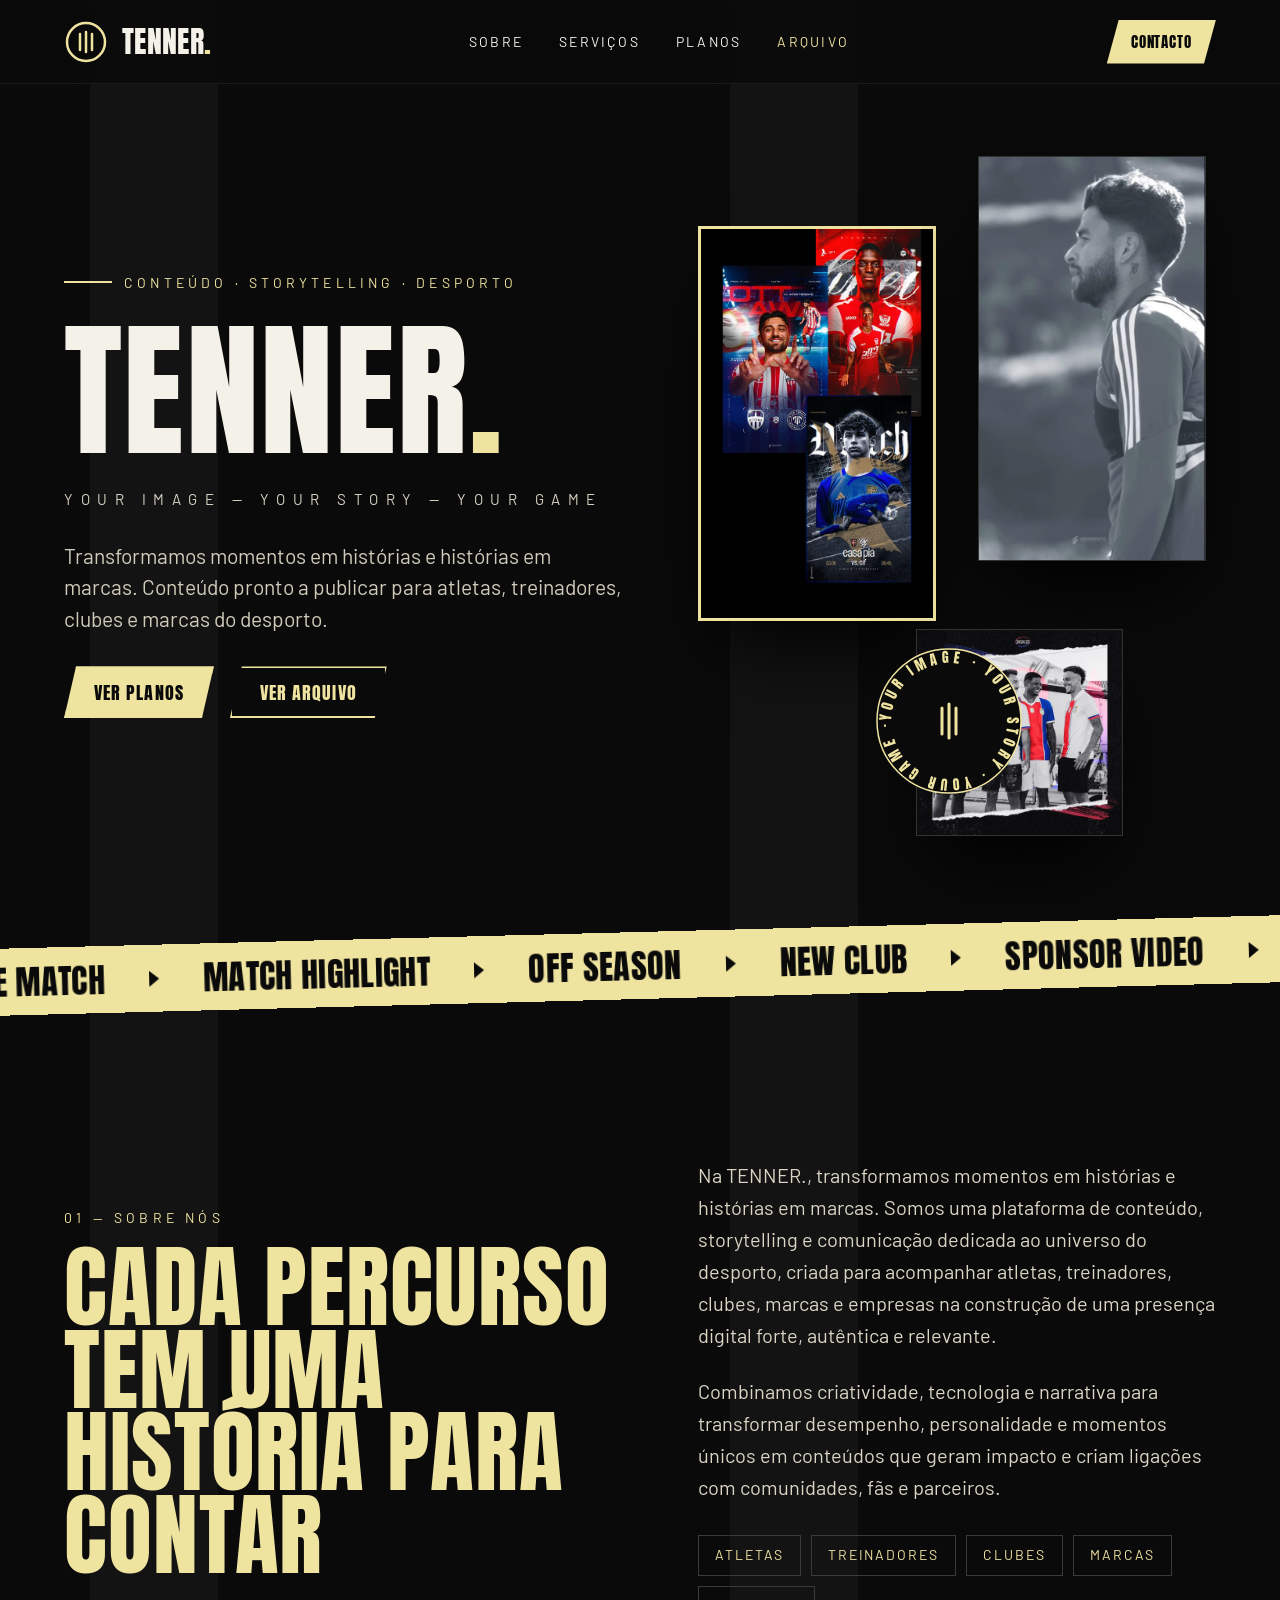
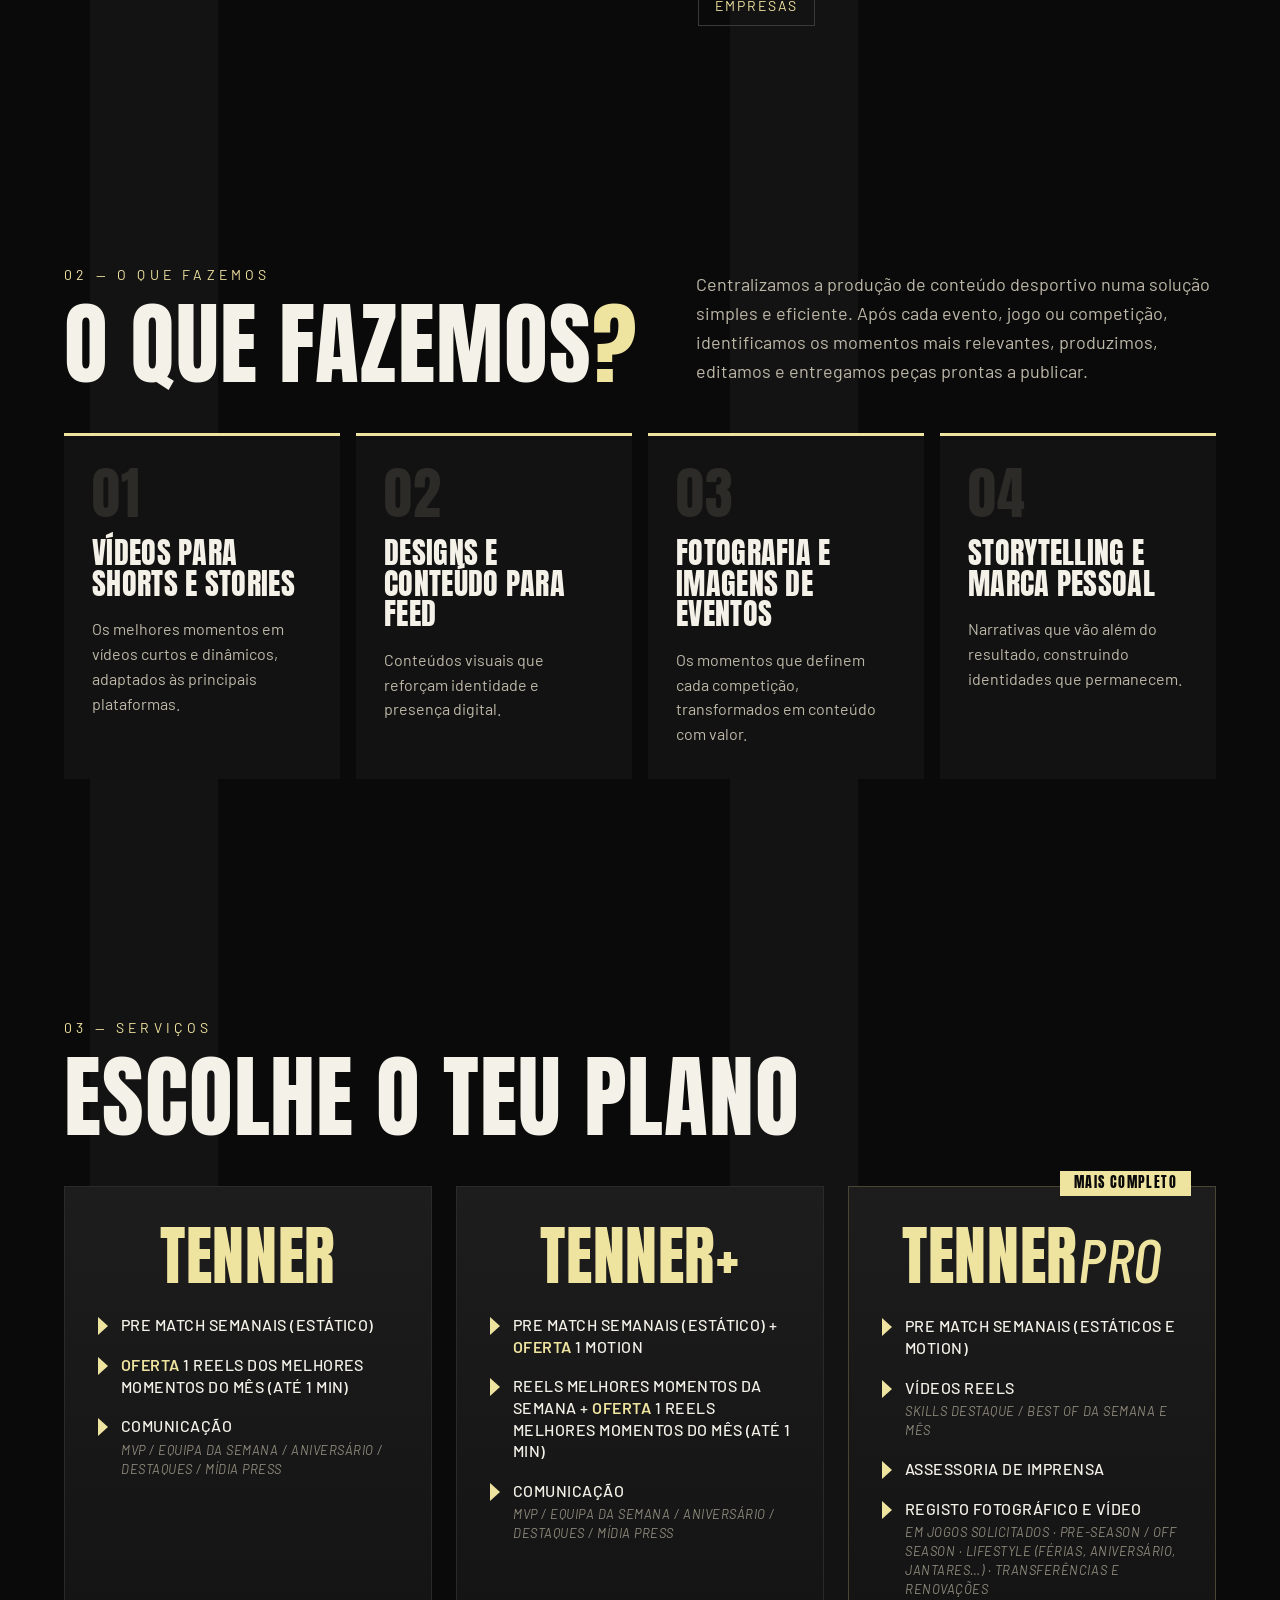
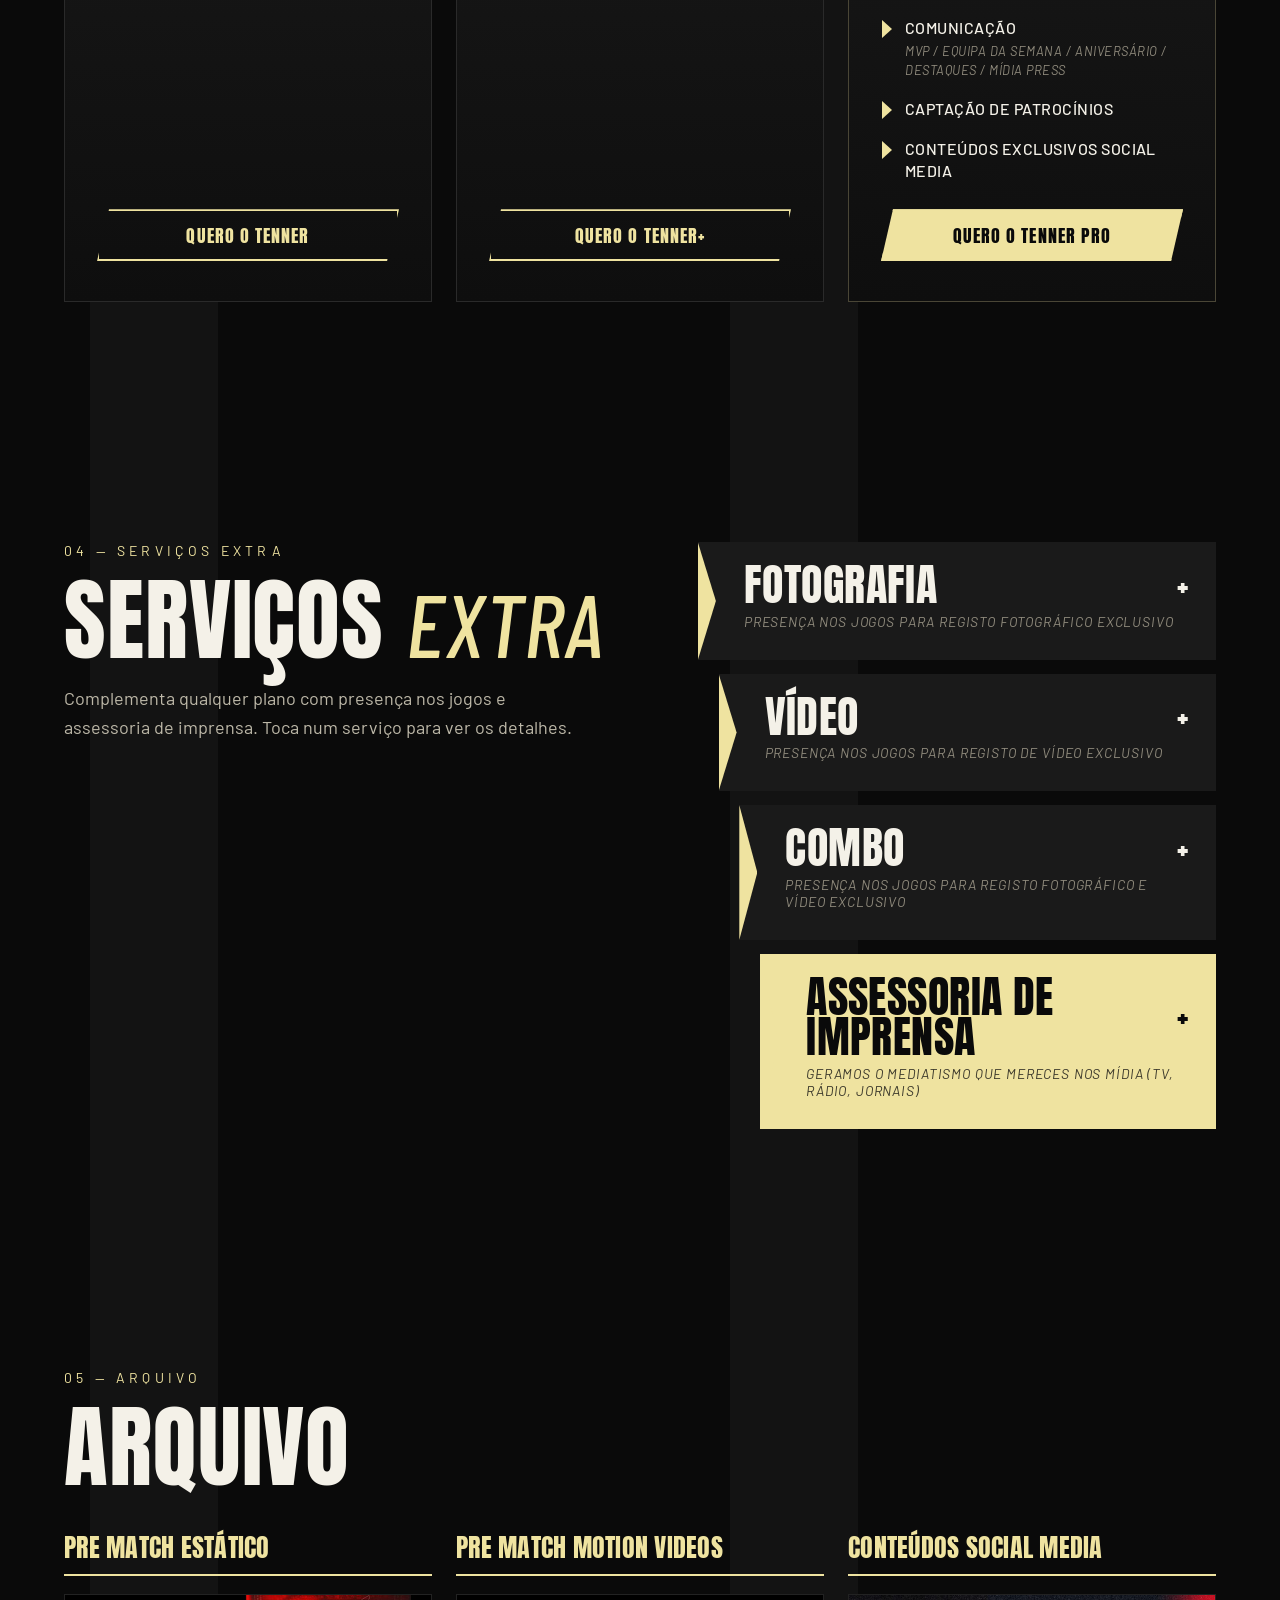
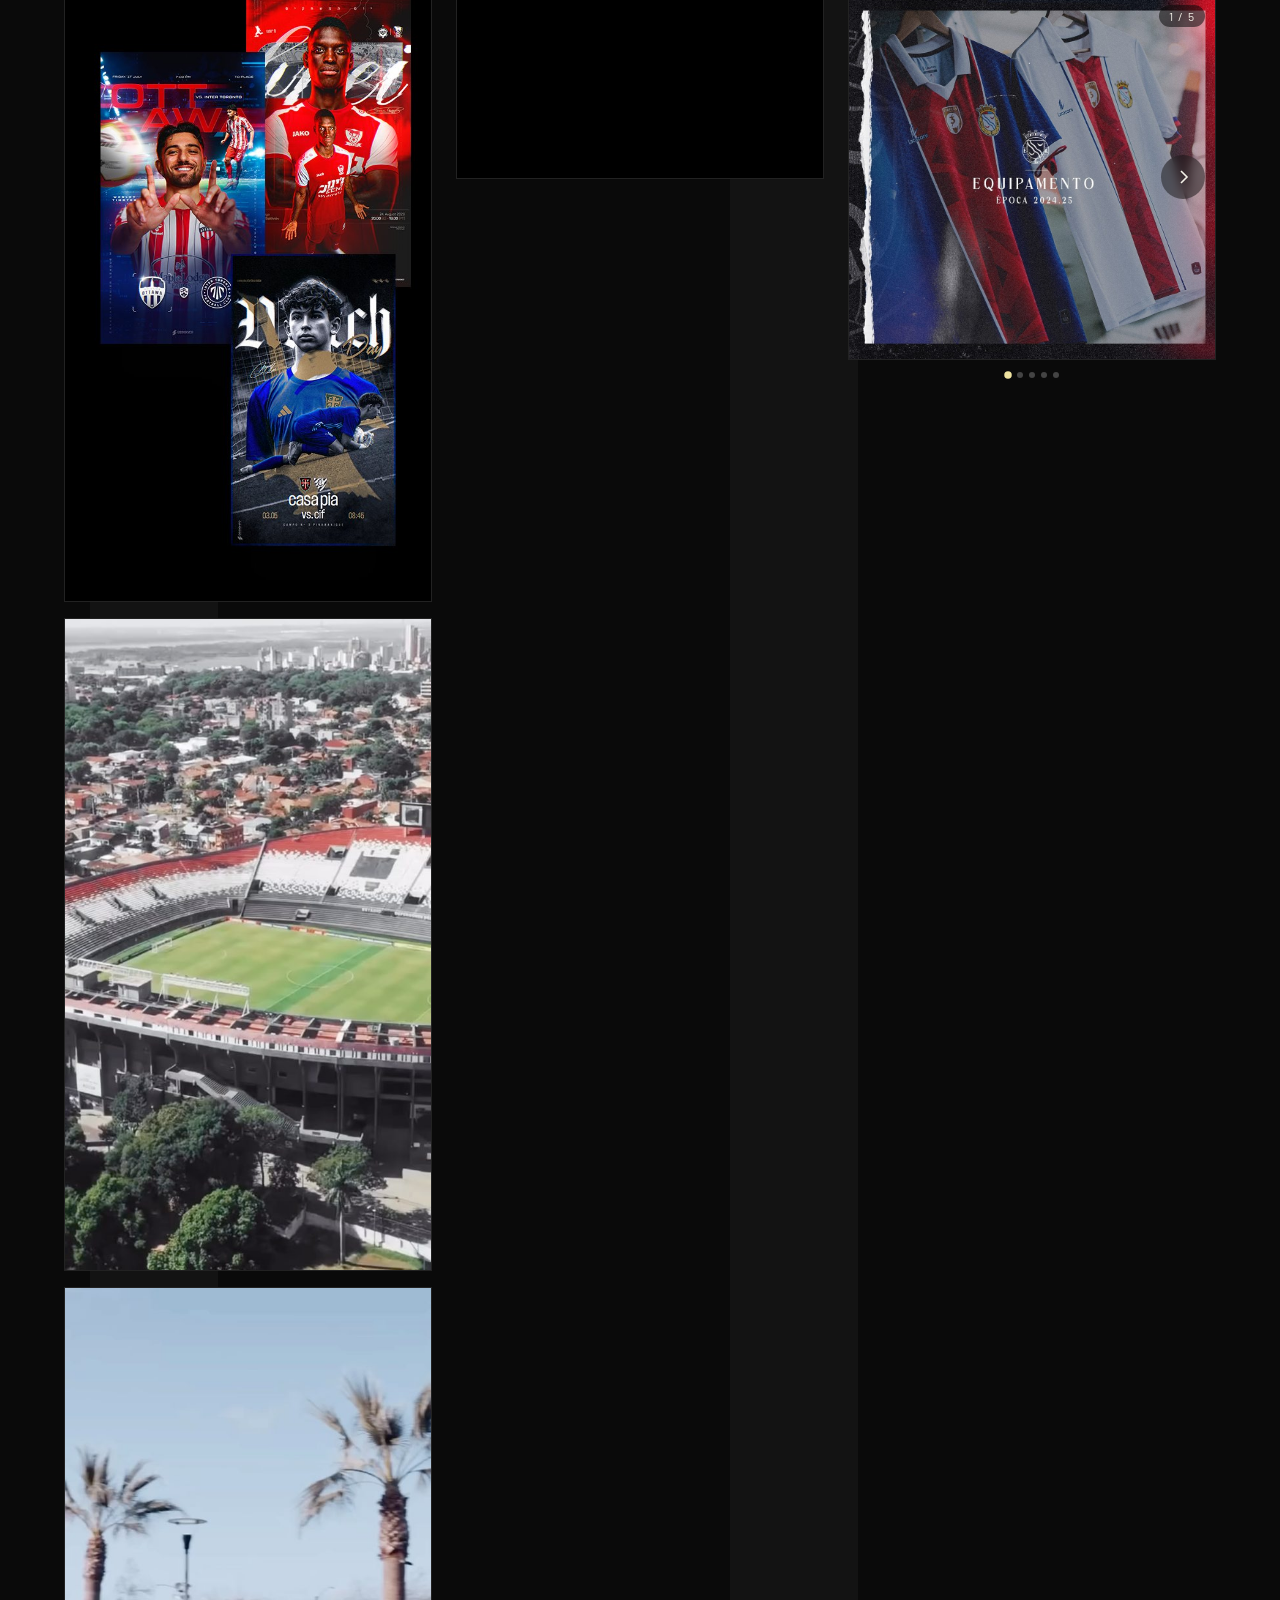
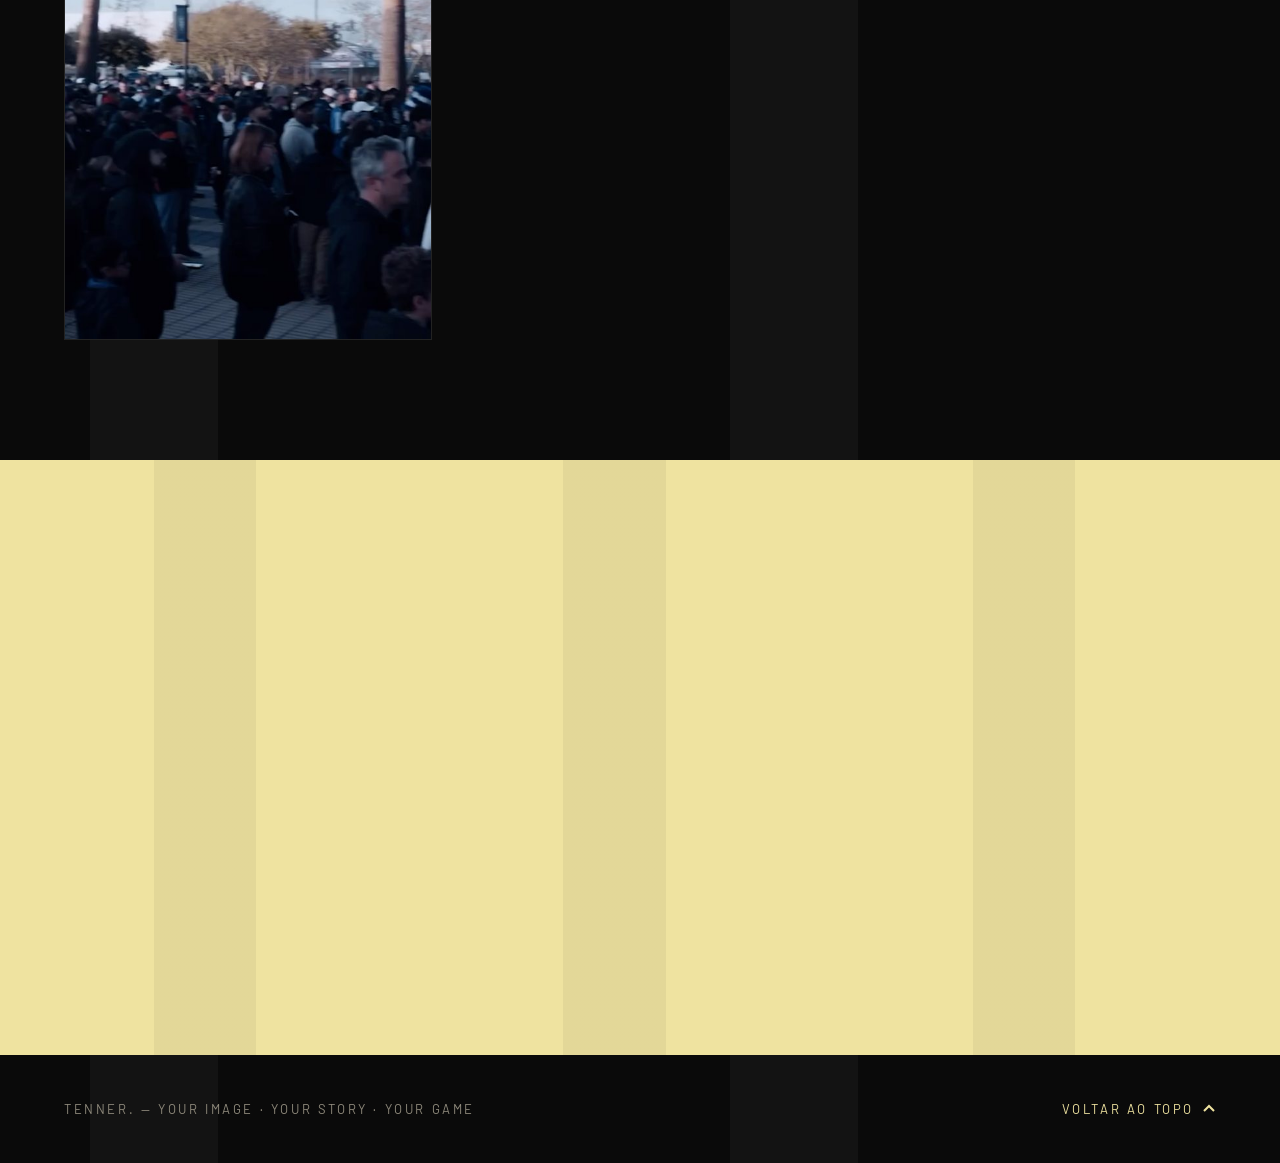
==== index.html @ 816c3de6 "Add files via upload" ====
<!doctype html>
<html lang="pt">
<head>
<meta charset="utf-8">
<meta name="viewport" content="width=device-width, initial-scale=1">
<title>TENNER10 | TENNER. — Conteúdo e storytelling para o desporto</title>
<meta name="description" content="TENNER10 (TENNER.) é uma plataforma de conteúdo, storytelling e comunicação para atletas, treinadores, clubes e marcas do desporto. Vídeos, design, fotografia e assessoria de imprensa.">
<meta property="og:title" content="TENNER10 | TENNER. — Your image · Your story · Your game">
<meta property="og:description" content="Transformamos momentos em histórias e histórias em marcas.">
<meta property="og:image" content="/images/equipa.jpg">
<link rel="canonical" href="https://tenner10.netlify.app/">
<meta property="og:url" content="https://tenner10.netlify.app/">
<meta property="og:type" content="website">
<meta property="og:locale" content="pt_PT">
<script type="application/ld+json">{"@context":"https://schema.org","@type":"Organization","name":"TENNER.","alternateName":["TENNER10","Tenner"],"url":"https://tenner10.netlify.app/","email":"tennergeral@gmail.com","sameAs":["https://instagram.com/tenner10_"],"description":"Plataforma de conteúdo, storytelling e comunicação dedicada ao universo do desporto."}</script>
<meta name="theme-color" content="#0a0a0a">
<link rel="icon" href="/images/favicon.svg" type="image/svg+xml">
<link rel="preconnect" href="https://fonts.googleapis.com">
<link rel="preconnect" href="https://fonts.gstatic.com" crossorigin>
<link rel="stylesheet" href="https://fonts.googleapis.com/css2?family=Anton&family=Barlow:ital,wght@0,400;0,500;0,600;1,400&family=Barlow+Condensed:ital,wght@1,500;1,600&display=swap">
<link rel="stylesheet" href="/css/style.css">
<script src="https://identity.netlify.com/v1/netlify-identity-widget.js"></script>
</head>
<body>
<div class="page" id="topo">

<header class="top wrap">
  <a class="brand" href="#topo" aria-label="TENNER. início">
    <svg width="44" height="44" viewBox="0 0 44 44" fill="none" stroke="#efe3a0" stroke-width="2.5" aria-hidden="true"><circle cx="22" cy="22" r="19"/><path d="M16 14v16M22 12v20M28 14v16" stroke-linecap="round"/></svg>
    <span class="disp">TENNER<span class="y">.</span></span>
  </a>
  <nav class="nav" aria-label="Principal">
    <a href="#sobre">Sobre</a><a href="#servicos">Serviços</a><a href="#planos">Planos</a><a href="#arquivo">Arquivo</a>
  </nav>
  <a class="btn btn-y btn-sm" href="#contacto">Contacto</a>
</header>

<main>
<section class="hero wrap">
  <div class="stack" style="gap:32px">
    <div class="eyebrow r1" data-bind="hero.eyebrow">Conteúdo · Storytelling · Desporto</div>
    <h1 class="disp hero-t r2">TENNER<span class="y">.</span></h1>
    <div class="tagline r2" data-bind="hero.tagline">Your image — Your story — Your game</div>
    <p class="intro r3" data-bind="hero.intro">Transformamos momentos em histórias e histórias em marcas. Conteúdo pronto a publicar para atletas, treinadores, clubes e marcas do desporto.</p>
    <div class="actions r3">
      <a class="btn btn-y" href="#planos">Ver planos</a>
      <a class="btn btn-o" href="#arquivo">Ver arquivo</a>
    </div>
  </div>
  <div class="art" aria-hidden="true">
    <div class="ph a"><img data-src="hero.image1" alt=""></div>
    <div class="ph b"><img data-src="hero.image2" alt=""></div>
    <div class="ph c"><img data-src="hero.image3" alt=""></div>
    <svg class="seal" width="150" height="150" viewBox="0 0 150 150"><defs><path id="c" d="M75,75 m-58,0 a58,58 0 1,1 116,0 a58,58 0 1,1 -116,0"/></defs><circle cx="75" cy="75" r="72" fill="#0a0a0a" stroke="#efe3a0" stroke-width="1.5"/><text fill="#efe3a0" font-family="Anton" font-size="14" letter-spacing="4.2"><textPath href="#c">YOUR IMAGE · YOUR STORY · YOUR GAME ·</textPath></text><path d="M68 62v26M75 58v34M82 62v26" stroke="#efe3a0" stroke-width="3" stroke-linecap="round"/></svg>
  </div>
</section>

<div class="band" aria-hidden="true"><div class="marq disp" id="marquee"></div></div>

<section id="sobre" class="wrap sec split" style="padding-top:160px">
  <div class="stack reveal">
    <div class="kicker">01 — Sobre nós</div>
    <h2 class="disp h2 y" data-bind="about.title">Cada percurso tem uma história para contar</h2>
  </div>
  <div class="about-copy reveal">
    <p data-bind="about.paragraph1">Na TENNER., transformamos momentos em histórias e histórias em marcas. Somos uma plataforma de conteúdo, storytelling e comunicação dedicada ao universo do desporto, criada para acompanhar atletas, treinadores, clubes, marcas e empresas na construção de uma presença digital forte, autêntica e relevante.</p>
    <p data-bind="about.paragraph2">Combinamos criatividade, tecnologia e narrativa para transformar desempenho, personalidade e momentos únicos em conteúdos que geram impacto e criam ligações com comunidades, fãs e parceiros.</p>
    <div class="chips" id="audience"></div>
  </div>
</section>

<section id="servicos" class="wrap sec">
  <div class="sec-head reveal">
    <div class="stack"><div class="kicker">02 — O que fazemos</div><h2 class="disp h2">O que fazemos<span class="y">?</span></h2></div>
    <p class="lead" id="servicos-intro"></p>
  </div>
  <div class="grid4" id="servicos-list"></div>
</section>

<section id="planos" class="wrap sec">
  <div class="sec-head reveal">
    <div class="stack"><div class="kicker">03 — Serviços</div><h2 class="disp h2">Escolhe o teu plano</h2></div>
  </div>
  <div class="grid3" id="plans"></div>
</section>

<section class="wrap sec split extras-split">
  <div class="stack sticky reveal">
    <div class="kicker">04 — Serviços extra</div>
    <h2 class="disp h2">Serviços <span class="ital y">extra</span></h2>
    <p class="lead" id="extras-intro"></p>
  </div>
  <div class="extras" id="extras"></div>
</section>

<section id="arquivo" class="wrap sec">
  <div class="sec-head reveal">
    <div class="stack"><div class="kicker">05 — Arquivo</div><h2 class="disp h2">Arquivo</h2></div>
  </div>
  <div class="arch-cols">
    <div class="arch-col reveal"><h3 class="disp arch-h" id="col-estatico-t">Pre Match Estático</h3><div class="arch-list" id="col-estatico"></div></div>
    <div class="arch-col reveal"><h3 class="disp arch-h" id="col-motion-t">Pre Match Motion Videos</h3><div class="arch-list" id="col-motion"></div></div>
    <div class="arch-col reveal"><h3 class="disp arch-h" id="col-social-t">Conteúdos Social Media</h3><div class="arch-list" id="col-social"></div></div>
  </div>
</section>
</main>

<section id="contacto" class="contact">
  <div class="contact-in reveal">
    <div class="disp" style="font-size:34px">TENNER.</div>
    <h2 class="disp" data-bind="contact.title">Entra em contacto</h2>
    <div class="ital" data-bind="contact.subtitle">Eleva a tua performance digital</div>
    <div class="pills">
      <a class="pill" id="mail">
        <svg width="22" height="22" viewBox="0 0 24 24" fill="none" stroke="currentColor" stroke-width="2" aria-hidden="true"><rect x="3" y="5" width="18" height="14" rx="2"/><path d="M3 7l9 6 9-6"/></svg><span></span></a>
      <a class="pill dark" id="insta" target="_blank" rel="noopener">
        <svg width="22" height="22" viewBox="0 0 24 24" fill="none" stroke="currentColor" stroke-width="2" aria-hidden="true"><rect x="3" y="3" width="18" height="18" rx="5"/><circle cx="12" cy="12" r="4"/><circle cx="17.5" cy="6.5" r="1" fill="currentColor"/></svg><span></span></a>
    </div>
  </div>
</section>

<footer class="wrap">
  <span>TENNER. — Your image · Your story · Your game</span>
  <a href="#topo">Voltar ao topo <svg width="14" height="14" viewBox="0 0 14 14" fill="none" stroke="currentColor" stroke-width="2" aria-hidden="true"><path d="M2 9l5-5 5 5"/></svg></a>
</footer>
</div>

<div class="lb" id="lb" role="dialog" aria-modal="true" aria-label="Pré-visualização">
  <button class="lb-close" id="lb-close" type="button" aria-label="Fechar"><svg width="20" height="20" viewBox="0 0 20 20" stroke="currentColor" stroke-width="2"><path d="M4 4l12 12M16 4L4 16"/></svg></button>
  <div class="lb-in" id="lb-in"></div>
</div>

<script src="/js/main.js"></script>
<script>
  if (window.netlifyIdentity) {
    window.netlifyIdentity.on("init", function (user) {
      if (!user) window.netlifyIdentity.on("login", function () { document.location.href = "/admin/"; });
    });
  }
</script>
</body>
</html>
---- css/style.css ----
:root{
  --bg:#0a0a0a;--stripe:#131313;--panel:#121212;--line:#2a2a2a;
  --y:#efe3a0;--y2:#fff6c4;--ink:#f4f1e8;--soft:#d9d4c4;--muted:#bdb8a8;--dim:#8f8a7c;
  --disp:'Anton',Impact,sans-serif;--body:'Barlow',system-ui,sans-serif;--cond:'Barlow Condensed',sans-serif;
  --gut:clamp(16px,5vw,80px);
}
*{box-sizing:border-box}
html{scroll-behavior:smooth}
body{margin:0;background:var(--bg);color:var(--ink);font-family:var(--body);-webkit-font-smoothing:antialiased;overflow-x:hidden}
img{max-width:100%;display:block}
a{color:var(--y)}a:hover{color:var(--y2)}
.page{background-image:linear-gradient(90deg,transparent 0 7%,var(--stripe) 7% 17%,transparent 17% 57%,var(--stripe) 57% 67%,transparent 67%)}
.wrap{padding-left:var(--gut);padding-right:var(--gut)}
.disp{font-family:var(--disp);font-weight:400;text-transform:uppercase;letter-spacing:.01em;line-height:.92}
.ital{font-family:var(--cond);font-style:italic;font-weight:500}
.y{color:var(--y)}
.kicker{color:var(--y);font-size:14px;letter-spacing:.3em;text-transform:uppercase}
.h2{font-size:clamp(52px,7vw,96px);margin:0}
.lead{margin:0;max-width:520px;font-size:18px;line-height:1.6;color:var(--muted)}
.sec{padding-top:120px;padding-bottom:120px}
.sec-head{display:flex;flex-wrap:wrap;justify-content:space-between;align-items:flex-end;gap:24px;margin-bottom:48px}
.stack{display:flex;flex-direction:column;gap:20px}

/* header */
.top{position:sticky;top:0;z-index:30;display:flex;align-items:center;justify-content:space-between;gap:24px;height:84px;background:rgba(10,10,10,.82);backdrop-filter:blur(10px);-webkit-backdrop-filter:blur(10px);border-bottom:1px solid #1c1c1c}
.brand{display:flex;align-items:center;gap:14px;text-decoration:none;color:var(--ink)}
.brand .disp{font-size:30px;line-height:1}
.nav{display:flex;gap:28px;align-items:center}
.nav a{color:var(--ink);text-decoration:none;font-size:14px;letter-spacing:.16em;text-transform:uppercase;padding:12px 4px;transition:color .2s}
.nav a:hover,.nav a.active{color:var(--y)}

/* buttons */
.btn{display:inline-flex;align-items:center;justify-content:center;gap:10px;min-height:52px;padding:0 28px;font-family:var(--disp);font-size:18px;letter-spacing:.06em;text-transform:uppercase;text-decoration:none;border:2px solid var(--y);cursor:pointer;transition:transform .2s,background .2s,color .2s;clip-path:polygon(12px 0,100% 0,calc(100% - 12px) 100%,0 100%)}
.btn-y{background:var(--y);color:var(--bg)}.btn-y:hover{background:var(--y2);color:var(--bg);transform:translateY(-2px)}
.btn-o{background:transparent;color:var(--y)}.btn-o:hover{background:var(--y);color:var(--bg);transform:translateY(-2px)}
.btn-sm{min-height:44px;font-size:15px;padding:0 22px}

/* hero */
.hero{display:grid;grid-template-columns:minmax(0,1.1fr) minmax(0,1fr);gap:64px;align-items:center;padding-top:72px;padding-bottom:96px;min-height:calc(100vh - 84px)}
.hero-t{font-size:clamp(80px,11.5vw,200px);margin:0}
.eyebrow{display:flex;align-items:center;gap:12px;color:var(--y);font-size:14px;letter-spacing:.3em;text-transform:uppercase}
.eyebrow::before{content:"";width:48px;height:2px;background:var(--y)}
.tagline{font-size:15px;letter-spacing:.5em;text-transform:uppercase;color:var(--soft)}
.intro{margin:0;max-width:560px;font-size:21px;line-height:1.5;color:#cfcab9}
.actions{display:flex;flex-wrap:wrap;gap:16px}
.art{position:relative;height:680px}
.art .ph{position:absolute;overflow:hidden;box-shadow:0 40px 80px -20px #000;border:1px solid #333;background:#000}
.art .ph img{width:100%;height:100%;object-fit:cover}
.art .a{left:0;top:70px;width:46%;aspect-ratio:598/990;border:3px solid var(--y);animation:floatA 7s ease-in-out infinite}
.art .b{right:2%;top:0;width:44%;aspect-ratio:9/16;animation:floatB 8s ease-in-out infinite}
.art .c{right:18%;bottom:0;width:40%;aspect-ratio:1/1;animation:floatC 6s ease-in-out infinite}
.art .seal{position:absolute;left:34%;bottom:40px;animation:spin 18s linear infinite}

/* marquee */
.band{background:var(--y);color:var(--bg);padding:18px 0;transform:rotate(-1.5deg);margin:0 -40px;overflow:hidden}
.marq{display:flex;width:max-content;gap:40px;white-space:nowrap;font-size:34px;animation:marquee 28s linear infinite}
.marq span{display:inline-flex;align-items:center;gap:40px}

/* about */
.split{display:grid;grid-template-columns:minmax(0,1.1fr) minmax(0,1fr);gap:64px;align-items:center}
.about-copy{display:flex;flex-direction:column;gap:24px;font-size:20px;line-height:1.6;color:var(--soft)}
.about-copy p{margin:0}
.chips{display:flex;flex-wrap:wrap;gap:10px;padding-top:8px}
.chip{padding:8px 16px;border:1px solid #3a3a3a;font-size:14px;letter-spacing:.14em;text-transform:uppercase;color:var(--y)}

/* services */
.grid4{display:grid;grid-template-columns:repeat(4,minmax(0,1fr));gap:16px}
.svc{display:flex;flex-direction:column;gap:18px;padding:32px 28px;min-height:320px;background:var(--panel);border-top:3px solid var(--y);transition:background .3s,transform .3s}
.svc:hover{background:#1a1a1a;transform:translateY(-6px)}
.svc .n{font-size:56px;color:#2c2b27}
.svc h3{margin:0;font-size:30px;line-height:1.02}
.svc p{margin:0;font-size:16px;line-height:1.55;color:var(--muted)}

/* plans */
.billing{display:flex;flex-direction:column;gap:10px;align-items:flex-end}
.seg{display:flex;border:1px solid #3a3a3a;padding:4px}
.seg button{cursor:pointer;min-height:44px;padding:0 22px;border:0;background:transparent;color:var(--muted);font-family:var(--disp);font-size:15px;letter-spacing:.08em;text-transform:uppercase;transition:all .25s}
.seg button[aria-pressed="true"]{background:var(--y);color:var(--bg)}
.small{font-size:13px;color:var(--dim);letter-spacing:.06em}
.grid3{display:grid;grid-template-columns:repeat(3,minmax(0,1fr));gap:24px;align-items:stretch}
.plan{position:relative;display:flex;flex-direction:column;gap:28px;padding:40px 32px;background:linear-gradient(180deg,#1d1d1d,#0e0e0e);border:1px solid var(--line);transition:transform .35s cubic-bezier(.2,.8,.2,1),border-color .35s,box-shadow .35s}
.plan:hover{transform:translateY(-10px);border-color:var(--y);box-shadow:0 30px 60px -30px rgba(239,227,160,.35)}
.plan.featured{border-color:#4a4636}
.badge{position:absolute;top:-16px;right:24px;background:var(--y);color:var(--bg);padding:6px 14px;font-size:14px;letter-spacing:.1em}
.plan-name{font-size:64px;color:var(--y);text-align:center}
.plan-name .ital{font-size:62px}
.feats{display:flex;flex-direction:column;gap:18px;flex-grow:1;list-style:none;margin:0;padding:0}
.feats li{display:flex;gap:12px;align-items:flex-start}
.feats svg{flex-shrink:0;margin-top:2px}
.feat-m{font-size:16px;font-weight:500;letter-spacing:.03em;text-transform:uppercase;line-height:1.35}
.feat-m b{color:var(--y);font-weight:600}
.feat-s{font-size:13px;font-style:italic;color:var(--dim);text-transform:uppercase;letter-spacing:.04em;line-height:1.45;margin-top:4px}
.price{border-top:1px solid #2e2e2e;padding-top:24px;display:flex;flex-direction:column;align-items:center;gap:8px}
.price .v{font-size:72px;color:var(--y);line-height:1;transition:transform .3s}
.price .v.long{font-size:48px}
.price .v.bump{transform:scale(1.08)}
.price .note{font-size:14px;letter-spacing:.14em;text-transform:uppercase;color:var(--muted);min-height:20px;text-align:center}
.plan .btn{width:100%}
.foot-note{margin:32px 0 0;text-align:center;font-size:13px;letter-spacing:.12em;color:var(--dim);text-transform:uppercase}

/* extras */
.extras-split{align-items:start}
.sticky{position:sticky;top:120px}
.extras{display:flex;flex-direction:column;gap:14px}
.extra{display:flex;align-items:stretch;width:100%;padding:0;border:0;text-align:left;font:inherit;color:var(--ink);background:#1a1a1a;cursor:pointer;transition:transform .3s,background .3s}
.extra:hover{transform:translateX(10px)}
.extra .tri{width:18px;flex-shrink:0;background:var(--y);clip-path:polygon(0 0,100% 50%,0 100%)}
.extra .body{display:flex;flex-direction:column;gap:8px;padding:22px 28px;flex-grow:1}
.extra .row{display:flex;justify-content:space-between;align-items:center;gap:16px}
.extra .t{font-size:44px}
.extra .sign{font-size:32px;transition:transform .3s}
.extra .sub{font-size:14px;font-style:italic;letter-spacing:.06em;text-transform:uppercase;color:var(--dim)}
.extra .more{display:grid;grid-template-rows:0fr;transition:grid-template-rows .4s ease}
.extra .more>span{overflow:hidden;font-size:17px;line-height:1.55;max-width:520px}
.extra[aria-expanded="true"] .more{grid-template-rows:1fr}
.extra[aria-expanded="true"] .more>span{padding-top:8px}
.extra[aria-expanded="true"] .sign{transform:rotate(45deg)}
.extra.hot,.extra[aria-expanded="true"]{background:var(--y);color:var(--bg)}
.extra.hot .sub,.extra[aria-expanded="true"] .sub{color:#3d3a2c}

/* archive — 3 colunas */
.arch-cols{display:grid;grid-template-columns:repeat(3,minmax(0,1fr));gap:24px;align-items:start}
.arch-col{display:flex;flex-direction:column;gap:18px;min-width:0}
.arch-h{margin:0;padding:0 0 14px;font-size:clamp(22px,2vw,30px);color:var(--y);border-bottom:2px solid var(--y)}
.arch-list{display:flex;flex-direction:column;gap:16px}
.arch-item{display:block;width:100%;margin:0;padding:0;border:1px solid #222;background:#141414;overflow:hidden;cursor:zoom-in}
.arch-item img,.arch-item video{display:block;width:100%;height:auto;transition:transform .6s cubic-bezier(.2,.8,.2,1)}
.arch-item:hover img{transform:scale(1.03)}
.arch-item.vid{cursor:default;background:#000}
/* carrossel */
.car{display:flex;flex-direction:column;gap:12px;outline:none}
.car:focus-visible .car-view{outline:2px solid var(--y);outline-offset:3px}
.car-view{position:relative;overflow:hidden;border:1px solid #222;background:#141414;transition:height .35s ease}
.car-track{display:flex;align-items:flex-start;transition:transform .45s cubic-bezier(.2,.8,.2,1)}
.car-slide{flex:0 0 100%;min-width:0}
.car-slide img{width:100%;height:auto;display:block;user-select:none;-webkit-user-drag:none}
.car-btn{position:absolute;top:50%;transform:translateY(-50%);width:44px;height:44px;display:grid;place-items:center;border:0;border-radius:50%;background:rgba(10,10,10,.45);color:var(--ink);cursor:pointer;backdrop-filter:blur(6px);-webkit-backdrop-filter:blur(6px);transition:background .2s,opacity .2s,color .2s}
.car-btn:hover{background:rgba(10,10,10,.75);color:var(--y)}
.car-btn:disabled{opacity:0;pointer-events:none}
.car-btn.prev{left:10px}.car-btn.next{right:10px}
.car-count{position:absolute;top:10px;right:10px;padding:4px 10px;border-radius:999px;background:rgba(10,10,10,.55);font-size:12px;letter-spacing:.12em;color:var(--ink)}
.car-dots{display:flex;justify-content:center;gap:6px}
.car-dots span{width:6px;height:6px;border-radius:50%;background:#444;transition:background .2s,transform .2s}
.car-dots span.on{background:var(--y);transform:scale(1.25)}

/* lightbox */
.lb{position:fixed;inset:0;z-index:100;background:rgba(0,0,0,.92);display:none;align-items:center;justify-content:center;padding:24px}
.lb.open{display:flex}
.lb-in{max-width:min(1000px,100%);max-height:88vh;display:flex;flex-direction:column;gap:14px;align-items:center}
.lb-in img,.lb-in video{max-height:80vh;max-width:100%;width:auto;border:1px solid #333}
.lb-close{position:absolute;top:16px;right:16px;width:48px;height:48px;border:1px solid #444;background:#111;color:var(--ink);cursor:pointer;display:grid;place-items:center}

/* contact */
.contact{position:relative;background:var(--y);color:var(--bg);padding:140px 16px 120px;background-image:linear-gradient(90deg,transparent 0 12%,rgba(0,0,0,.05) 12% 20%,transparent 20% 44%,rgba(0,0,0,.05) 44% 52%,transparent 52% 76%,rgba(0,0,0,.05) 76% 84%,transparent 84%)}
.contact-in{display:flex;flex-direction:column;align-items:center;gap:28px;text-align:center}
.contact h2{margin:0;font-size:clamp(60px,10vw,150px)}
.contact .ital{font-size:22px;letter-spacing:.14em;text-transform:uppercase}
.pills{display:flex;flex-wrap:wrap;justify-content:center;gap:16px;padding-top:16px}
.pill{display:inline-flex;align-items:center;gap:12px;min-height:60px;padding:0 32px;border:2px solid var(--bg);border-radius:999px;color:var(--bg);text-decoration:none;font-size:18px;font-weight:600;letter-spacing:.06em;text-transform:uppercase;transition:transform .2s}
.pill:hover{color:var(--bg);transform:translateY(-3px)}
.pill.dark{background:var(--bg);color:var(--y)}.pill.dark:hover{color:var(--y2)}
footer{display:flex;flex-wrap:wrap;justify-content:space-between;align-items:center;gap:16px;padding-top:32px;padding-bottom:32px;font-size:13px;letter-spacing:.2em;text-transform:uppercase;color:var(--dim)}
footer a{text-decoration:none;display:inline-flex;align-items:center;gap:8px;min-height:44px}

/* motion */
.reveal{opacity:0;transform:translateY(40px);transition:opacity .9s cubic-bezier(.2,.8,.2,1),transform .9s cubic-bezier(.2,.8,.2,1)}
.reveal.in{opacity:1;transform:none}
.r1{animation:rise .9s cubic-bezier(.2,.8,.2,1) both}.r2{animation:rise .9s .15s cubic-bezier(.2,.8,.2,1) both}.r3{animation:rise .9s .3s cubic-bezier(.2,.8,.2,1) both}
@keyframes rise{from{opacity:0;transform:translateY(40px)}to{opacity:1;transform:none}}
@keyframes floatA{0%,100%{transform:rotate(-6deg) translateY(0)}50%{transform:rotate(-6deg) translateY(-14px)}}
@keyframes floatB{0%,100%{transform:rotate(5deg) translateY(0)}50%{transform:rotate(5deg) translateY(12px)}}
@keyframes floatC{0%,100%{transform:rotate(-1deg) translateY(0)}50%{transform:rotate(-1deg) translateY(-9px)}}
@keyframes marquee{from{transform:translateX(0)}to{transform:translateX(-50%)}}
@keyframes spin{to{transform:rotate(360deg)}}
@media (prefers-reduced-motion:reduce){*,*::before,*::after{animation:none!important;transition:none!important}.reveal{opacity:1;transform:none}}

@media (max-width:1000px){
  .hero,.split{grid-template-columns:minmax(0,1fr)}
  .grid3{grid-template-columns:minmax(0,1fr)}
  .arch-cols{grid-template-columns:minmax(0,1fr);gap:56px}
  .grid4{grid-template-columns:repeat(2,minmax(0,1fr))}
  .art{height:440px}.art .seal{display:none}
  .sticky{position:static}
  .billing{align-items:flex-start}
  .sec{padding-top:88px;padding-bottom:88px}
}
@media (max-width:640px){
  .nav{display:none}
  .grid4{grid-template-columns:minmax(0,1fr)}
  .tagline{letter-spacing:.25em;font-size:13px}
  .extra .t{font-size:32px}
  .plan-name,.plan-name .ital{font-size:52px}
  .pill{font-size:15px;padding:0 22px}
}
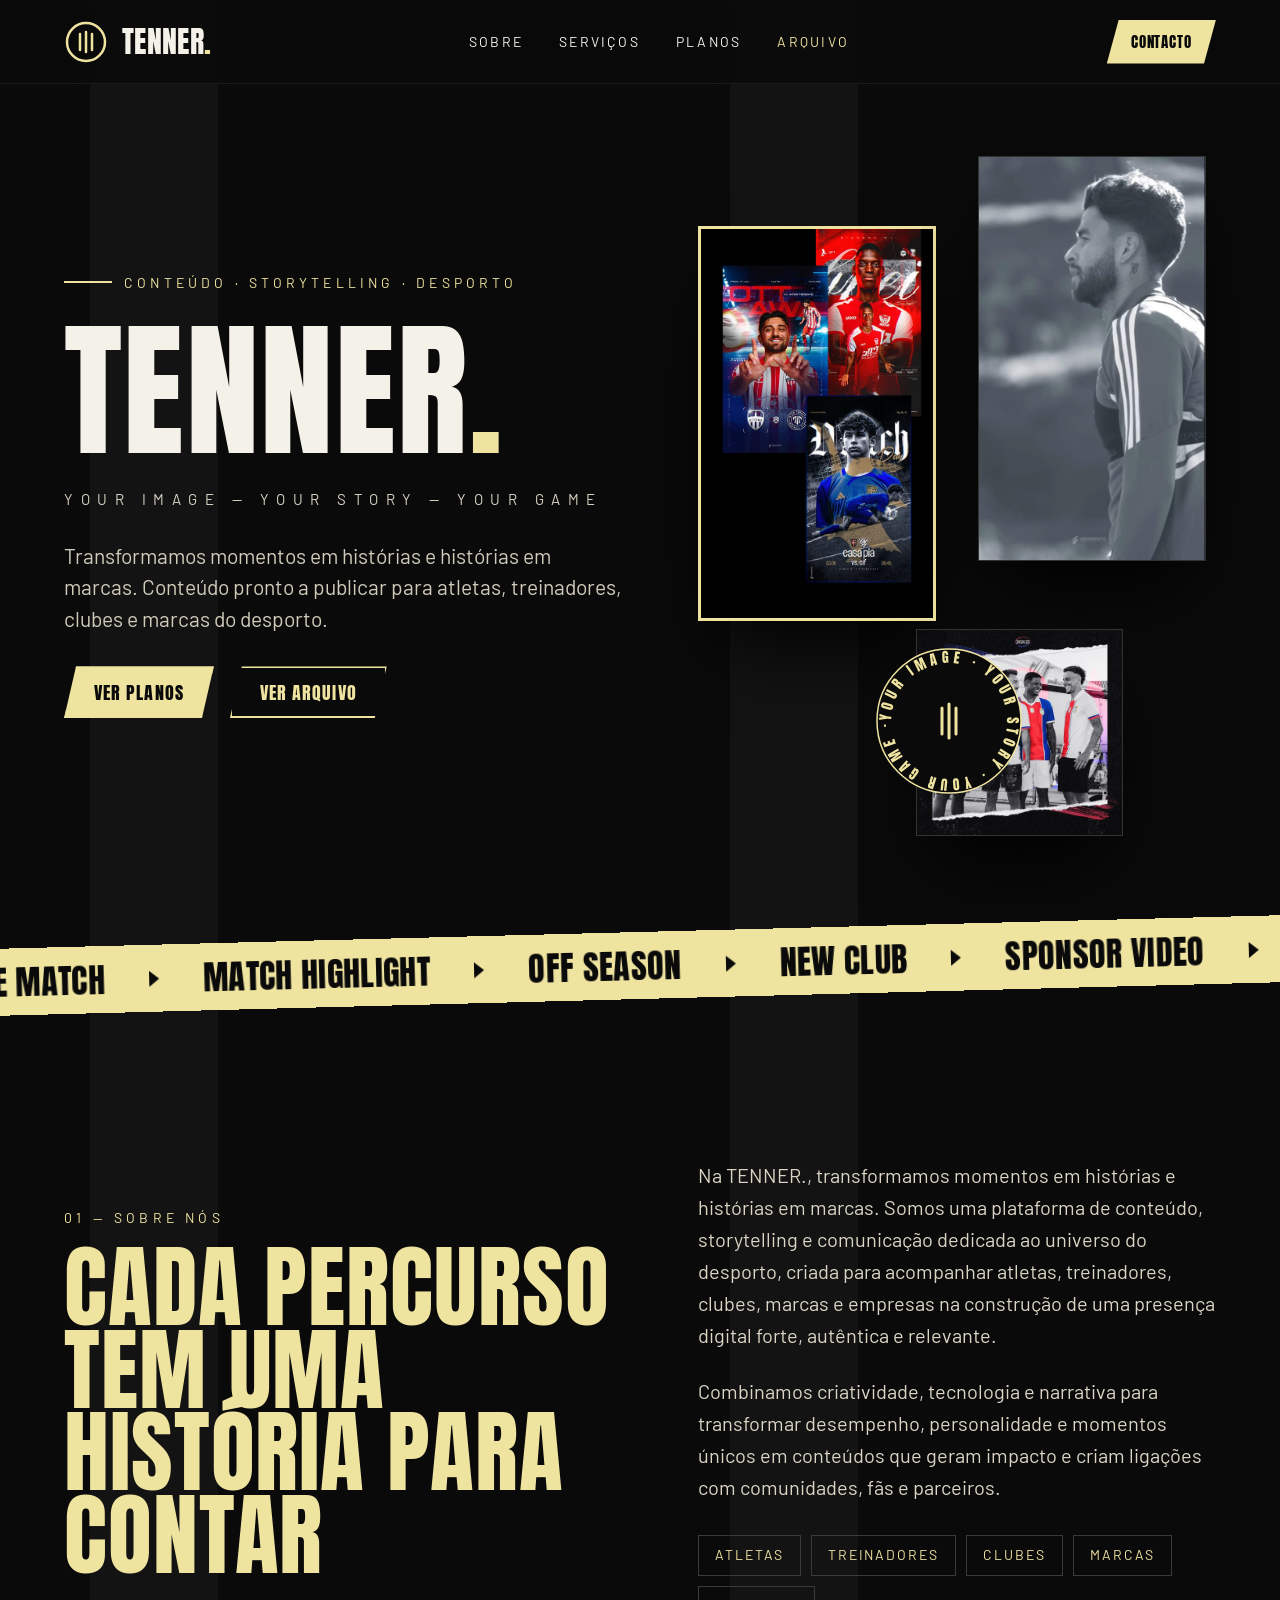
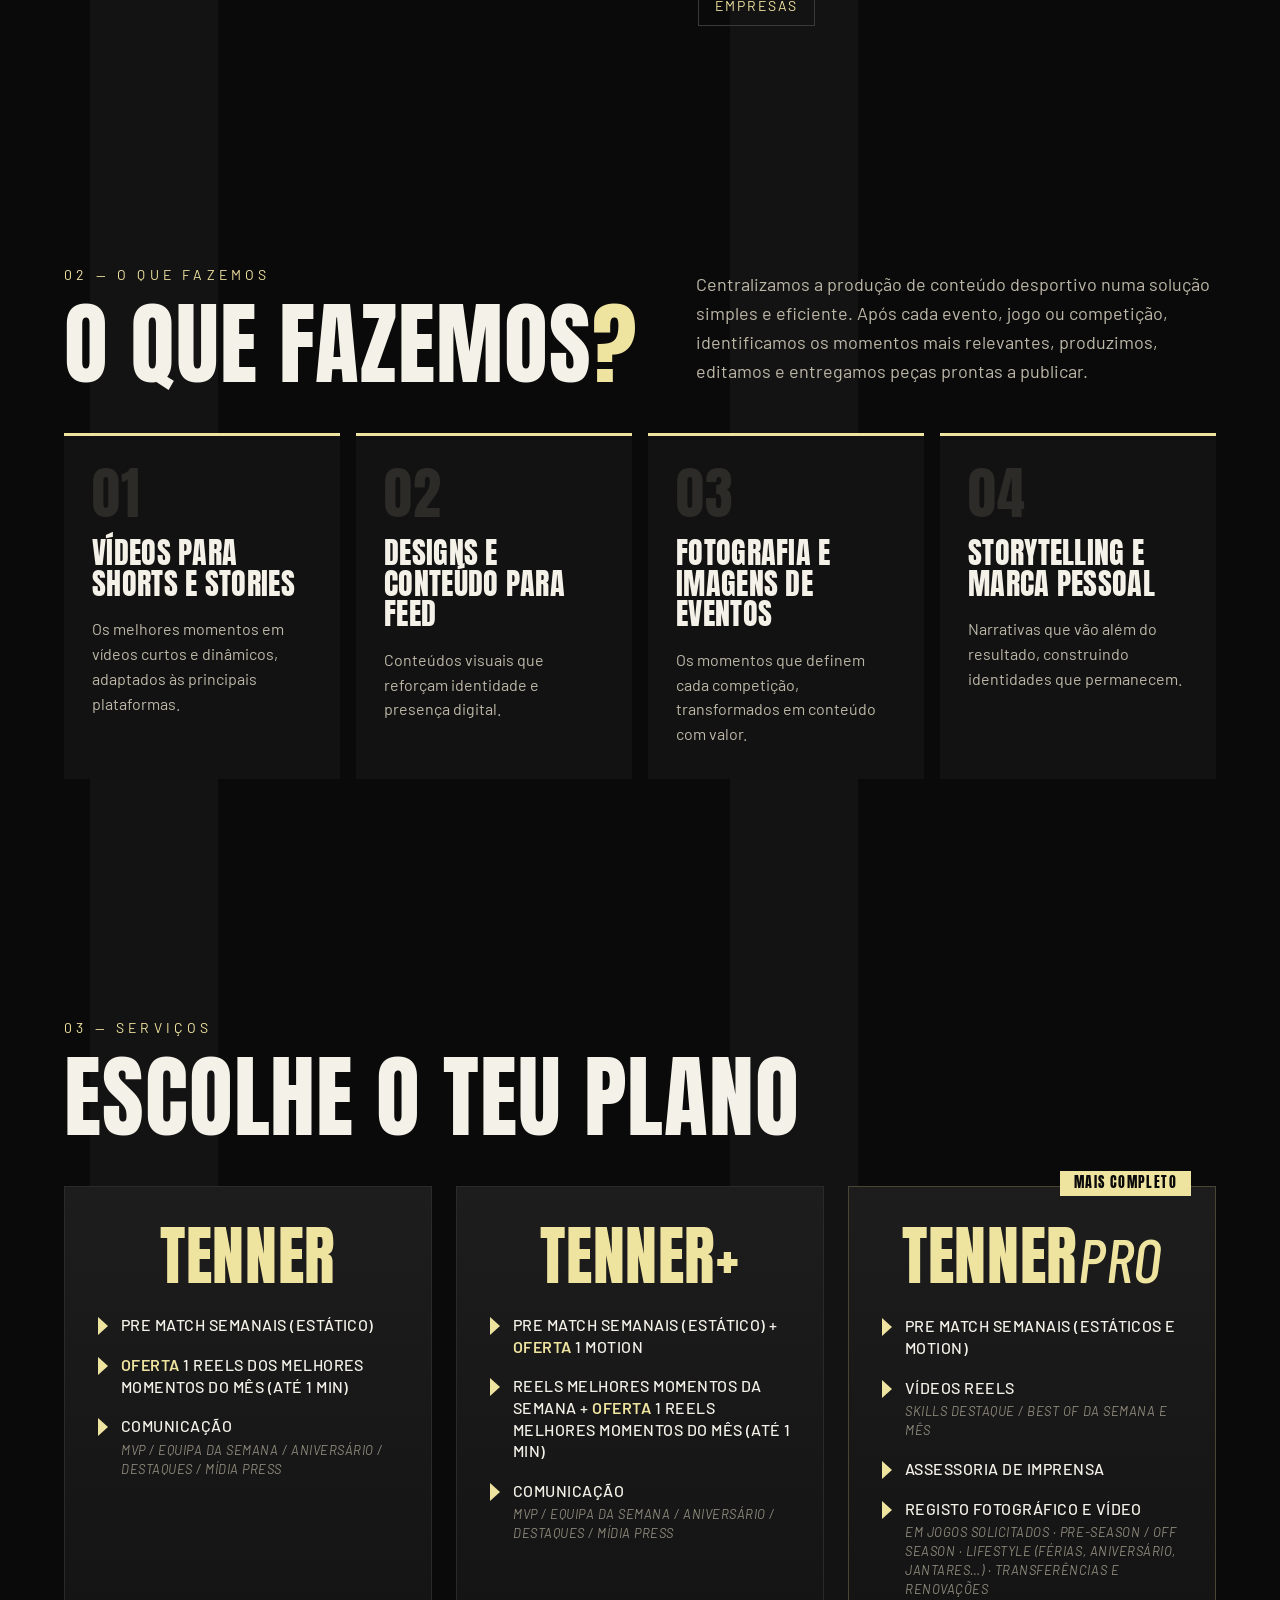
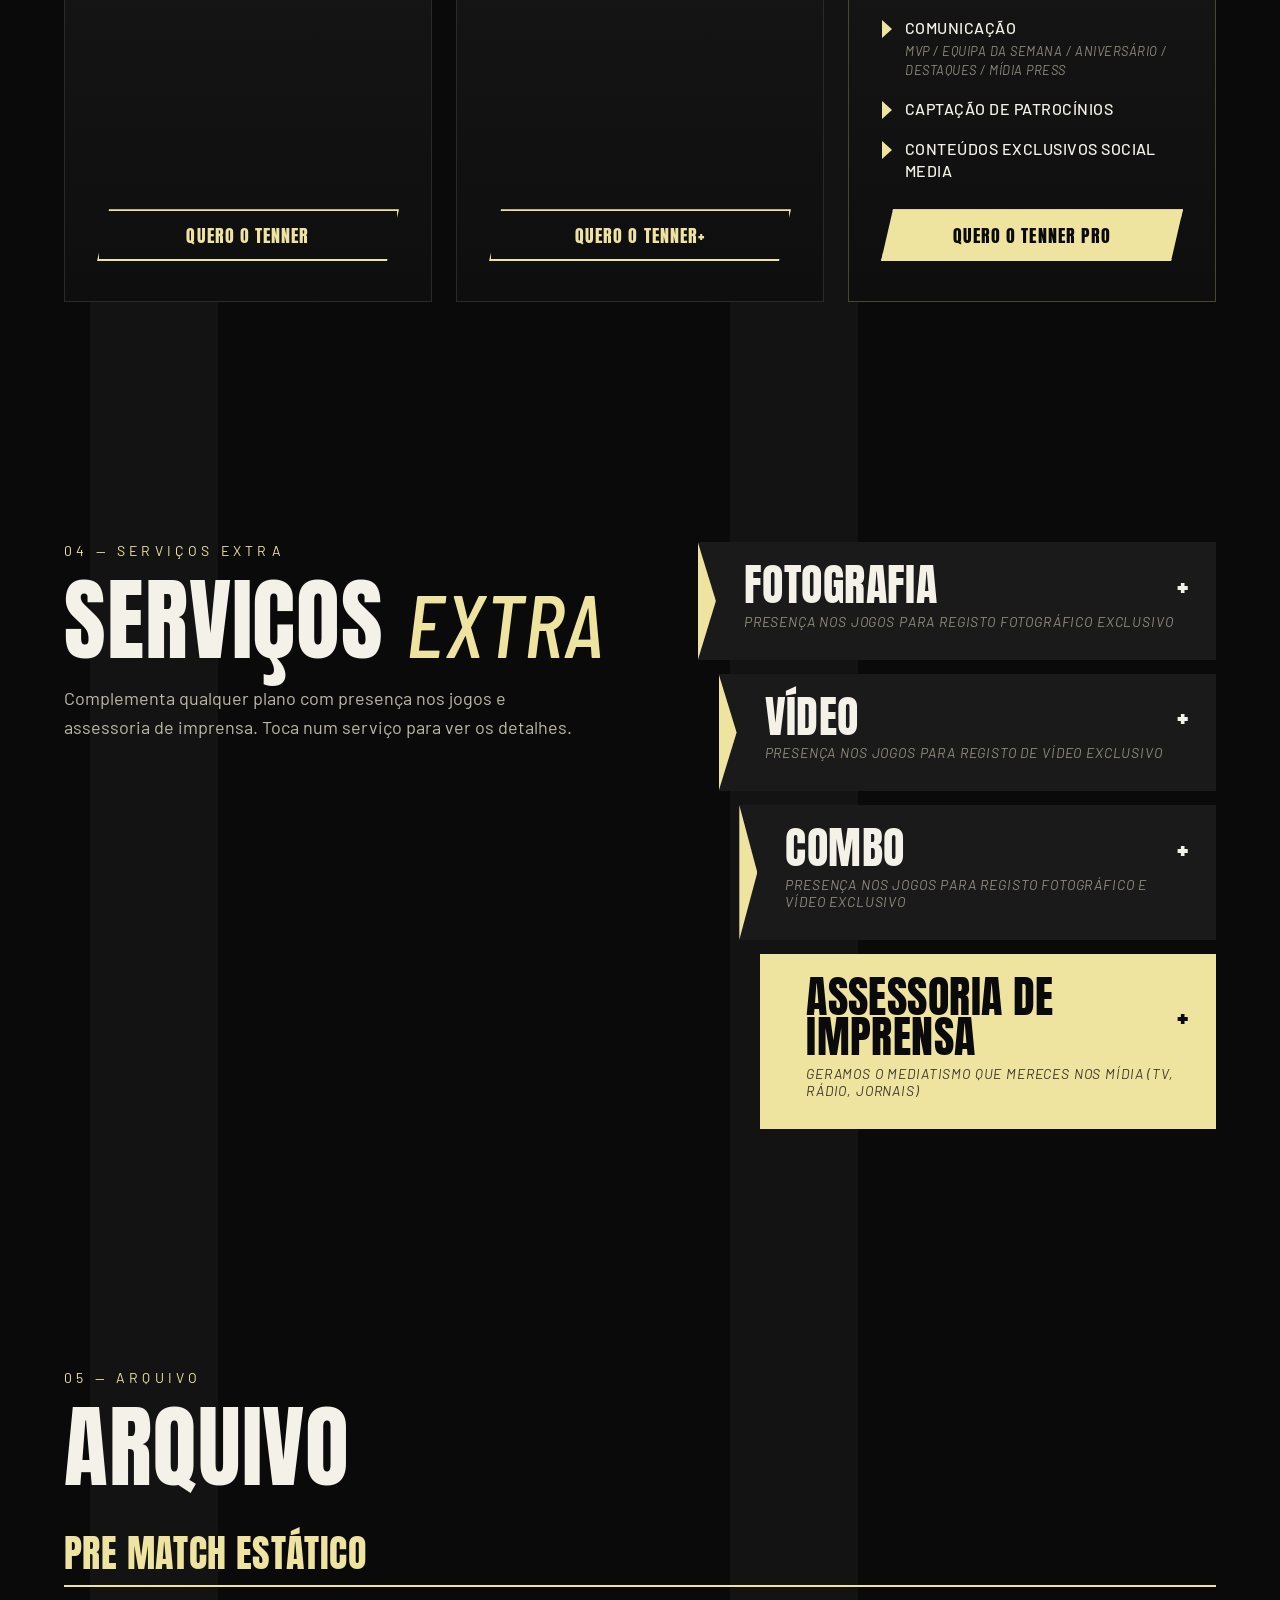
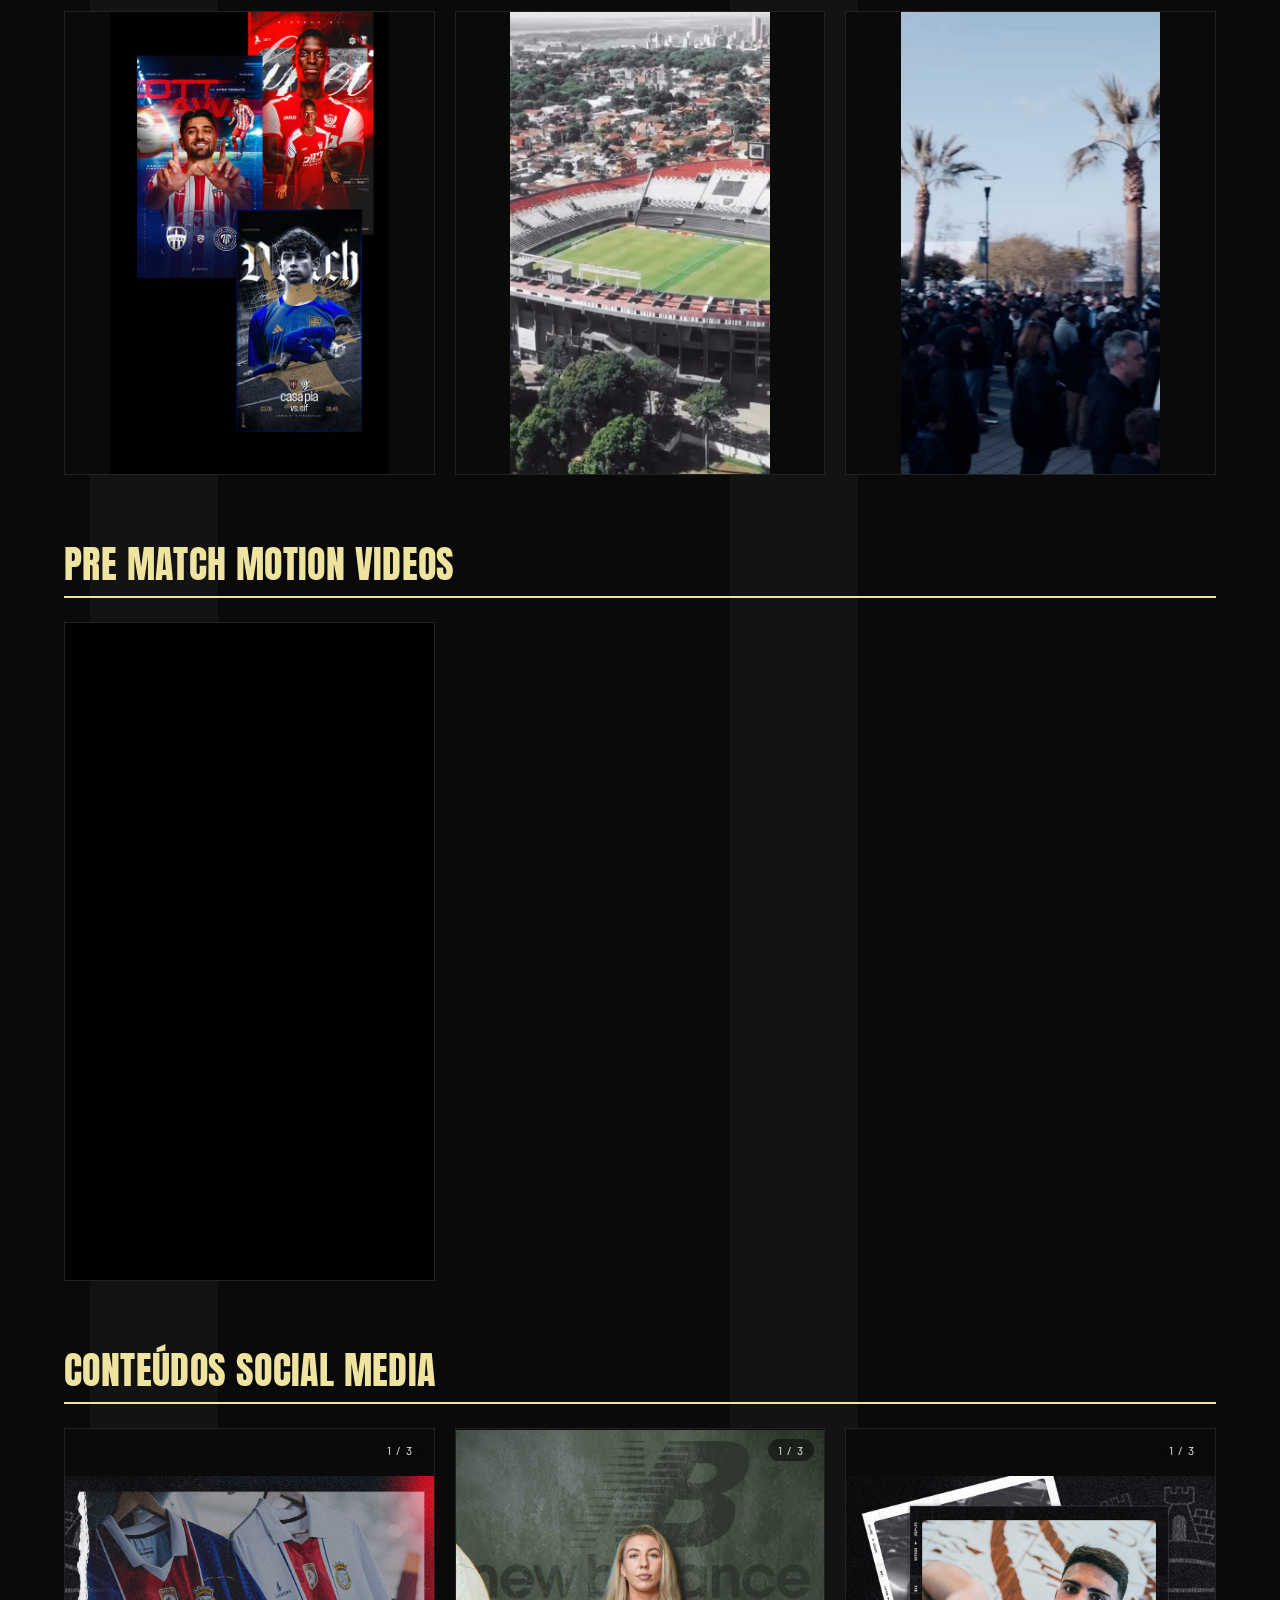
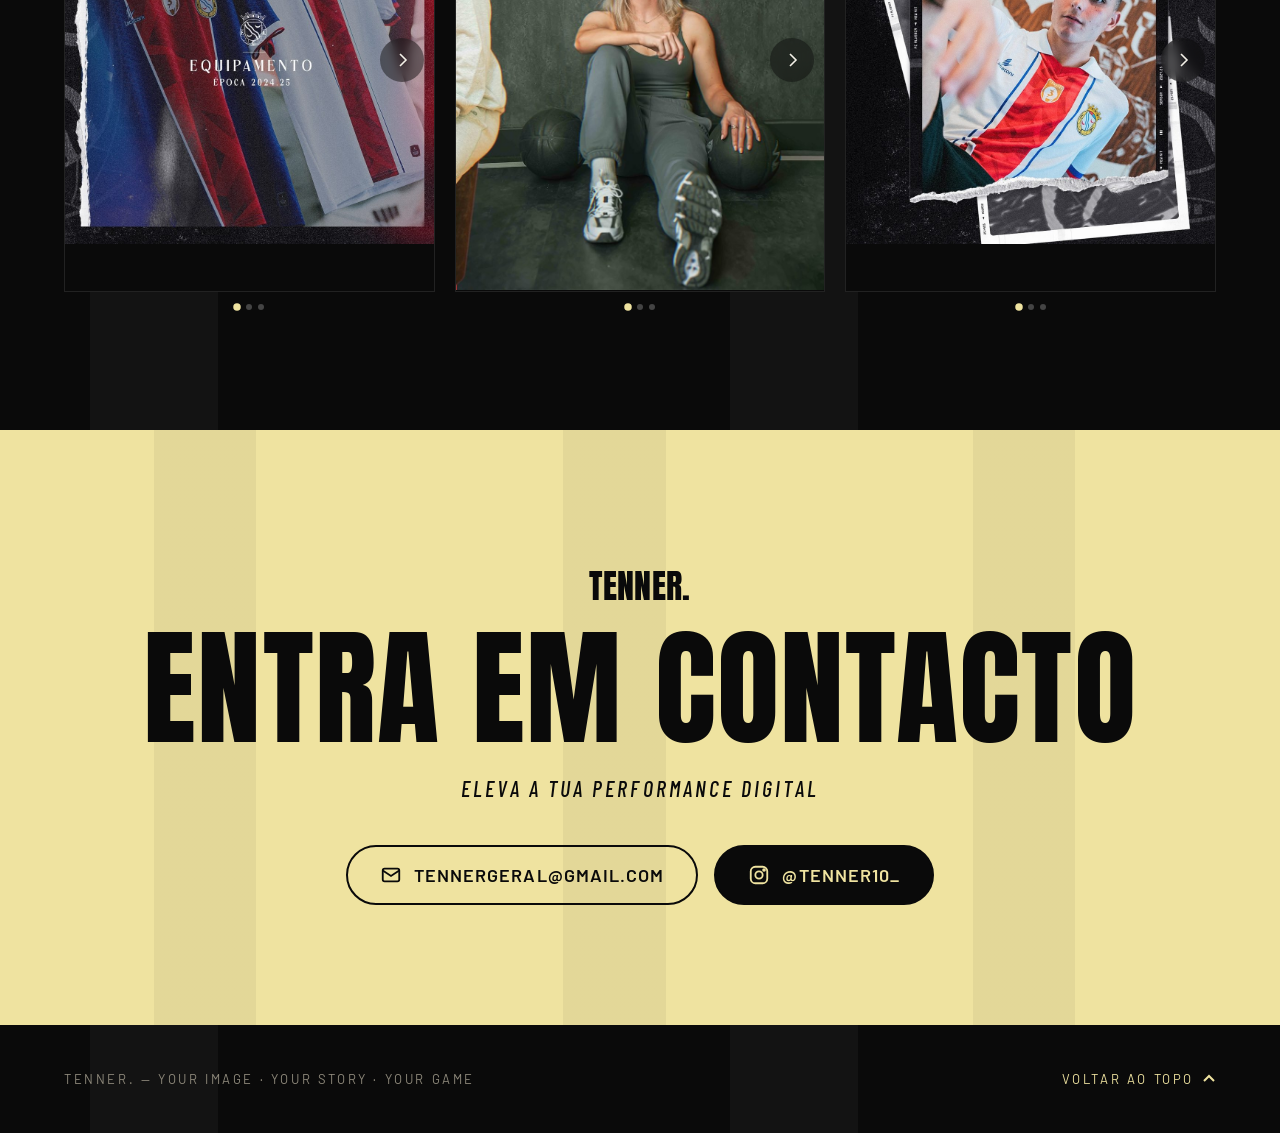
==== commit 05672448: "Add files via upload" ====
--- a/index.html
+++ b/index.html
@@ -97,10 +97,10 @@
   <div class="sec-head reveal">
     <div class="stack"><div class="kicker">05 — Arquivo</div><h2 class="disp h2">Arquivo</h2></div>
   </div>
-  <div class="arch-cols">
-    <div class="arch-col reveal"><h3 class="disp arch-h" id="col-estatico-t">Pre Match Estático</h3><div class="arch-list" id="col-estatico"></div></div>
-    <div class="arch-col reveal"><h3 class="disp arch-h" id="col-motion-t">Pre Match Motion Videos</h3><div class="arch-list" id="col-motion"></div></div>
-    <div class="arch-col reveal"><h3 class="disp arch-h" id="col-social-t">Conteúdos Social Media</h3><div class="arch-list" id="col-social"></div></div>
+  <div class="arch-rows">
+    <div class="arch-row reveal"><h3 class="disp arch-h" id="col-estatico-t">Pre Match Estático</h3><div class="arch-list" id="col-estatico"></div></div>
+    <div class="arch-row reveal"><h3 class="disp arch-h" id="col-motion-t">Pre Match Motion Videos</h3><div class="arch-list" id="col-motion"></div></div>
+    <div class="arch-row reveal"><h3 class="disp arch-h" id="col-social-t">Conteúdos Social Media</h3><div class="arch-list" id="col-social"></div></div>
   </div>
 </section>
 </main>
--- a/css/style.css
+++ b/css/style.css
@@ -118,22 +118,24 @@
 .extra.hot,.extra[aria-expanded="true"]{background:var(--y);color:var(--bg)}
 .extra.hot .sub,.extra[aria-expanded="true"] .sub{color:#3d3a2c}
 
-/* archive — 3 colunas */
-.arch-cols{display:grid;grid-template-columns:repeat(3,minmax(0,1fr));gap:24px;align-items:start}
-.arch-col{display:flex;flex-direction:column;gap:18px;min-width:0}
-.arch-h{margin:0;padding:0 0 14px;font-size:clamp(22px,2vw,30px);color:var(--y);border-bottom:2px solid var(--y)}
-.arch-list{display:flex;flex-direction:column;gap:16px}
+/* archive — 3 secções, cada uma numa linha com os itens lado a lado */
+.arch-rows{display:flex;flex-direction:column;gap:72px}
+.arch-row{display:flex;flex-direction:column;gap:24px;min-width:0}
+.arch-h{margin:0;padding:0 0 14px;font-size:clamp(26px,3vw,40px);color:var(--y);border-bottom:2px solid var(--y)}
+.arch-list{display:grid;grid-template-columns:repeat(3,minmax(0,1fr));gap:20px;align-items:start}
 .arch-item{display:block;width:100%;margin:0;padding:0;border:1px solid #222;background:#141414;overflow:hidden;cursor:zoom-in}
-.arch-item img,.arch-item video{display:block;width:100%;height:auto;transition:transform .6s cubic-bezier(.2,.8,.2,1)}
+.arch-item{aspect-ratio:4/5;background:#0a0a0a}
+.arch-item.vid{aspect-ratio:9/16}
+.arch-item img,.arch-item video{display:block;width:100%;height:100%;object-fit:contain;transition:transform .6s cubic-bezier(.2,.8,.2,1)}
 .arch-item:hover img{transform:scale(1.03)}
 .arch-item.vid{cursor:default;background:#000}
 /* carrossel */
 .car{display:flex;flex-direction:column;gap:12px;outline:none}
 .car:focus-visible .car-view{outline:2px solid var(--y);outline-offset:3px}
-.car-view{position:relative;overflow:hidden;border:1px solid #222;background:#141414;transition:height .35s ease}
-.car-track{display:flex;align-items:flex-start;transition:transform .45s cubic-bezier(.2,.8,.2,1)}
-.car-slide{flex:0 0 100%;min-width:0}
-.car-slide img{width:100%;height:auto;display:block;user-select:none;-webkit-user-drag:none}
+.car-view{aspect-ratio:4/5;touch-action:pan-y;position:relative;overflow:hidden;border:1px solid #222;background:#141414;transition:height .35s ease}
+.car-track{height:100%;display:flex;align-items:stretch;transition:transform .45s cubic-bezier(.2,.8,.2,1)}
+.car-slide{flex:0 0 100%;min-width:0;height:100%;background:#0a0a0a}
+.car-slide img{width:100%;height:100%;object-fit:contain;display:block;user-select:none;-webkit-user-drag:none}
 .car-btn{position:absolute;top:50%;transform:translateY(-50%);width:44px;height:44px;display:grid;place-items:center;border:0;border-radius:50%;background:rgba(10,10,10,.45);color:var(--ink);cursor:pointer;backdrop-filter:blur(6px);-webkit-backdrop-filter:blur(6px);transition:background .2s,opacity .2s,color .2s}
 .car-btn:hover{background:rgba(10,10,10,.75);color:var(--y)}
 .car-btn:disabled{opacity:0;pointer-events:none}
@@ -177,7 +179,8 @@
 @media (max-width:1000px){
   .hero,.split{grid-template-columns:minmax(0,1fr)}
   .grid3{grid-template-columns:minmax(0,1fr)}
-  .arch-cols{grid-template-columns:minmax(0,1fr);gap:56px}
+  .arch-rows{gap:56px}
+  .arch-list{grid-template-columns:repeat(2,minmax(0,1fr))}
   .grid4{grid-template-columns:repeat(2,minmax(0,1fr))}
   .art{height:440px}.art .seal{display:none}
   .sticky{position:static}
@@ -191,4 +194,7 @@
   .extra .t{font-size:32px}
   .plan-name,.plan-name .ital{font-size:52px}
   .pill{font-size:15px;padding:0 22px}
+  .arch-list{display:flex;overflow-x:auto;scroll-snap-type:x mandatory;gap:12px;margin-right:calc(var(--gut)*-1);padding-right:var(--gut);padding-bottom:6px;scrollbar-width:none}
+  .arch-list::-webkit-scrollbar{display:none}
+  .arch-list>*{flex:0 0 78%;scroll-snap-align:start}
 }
